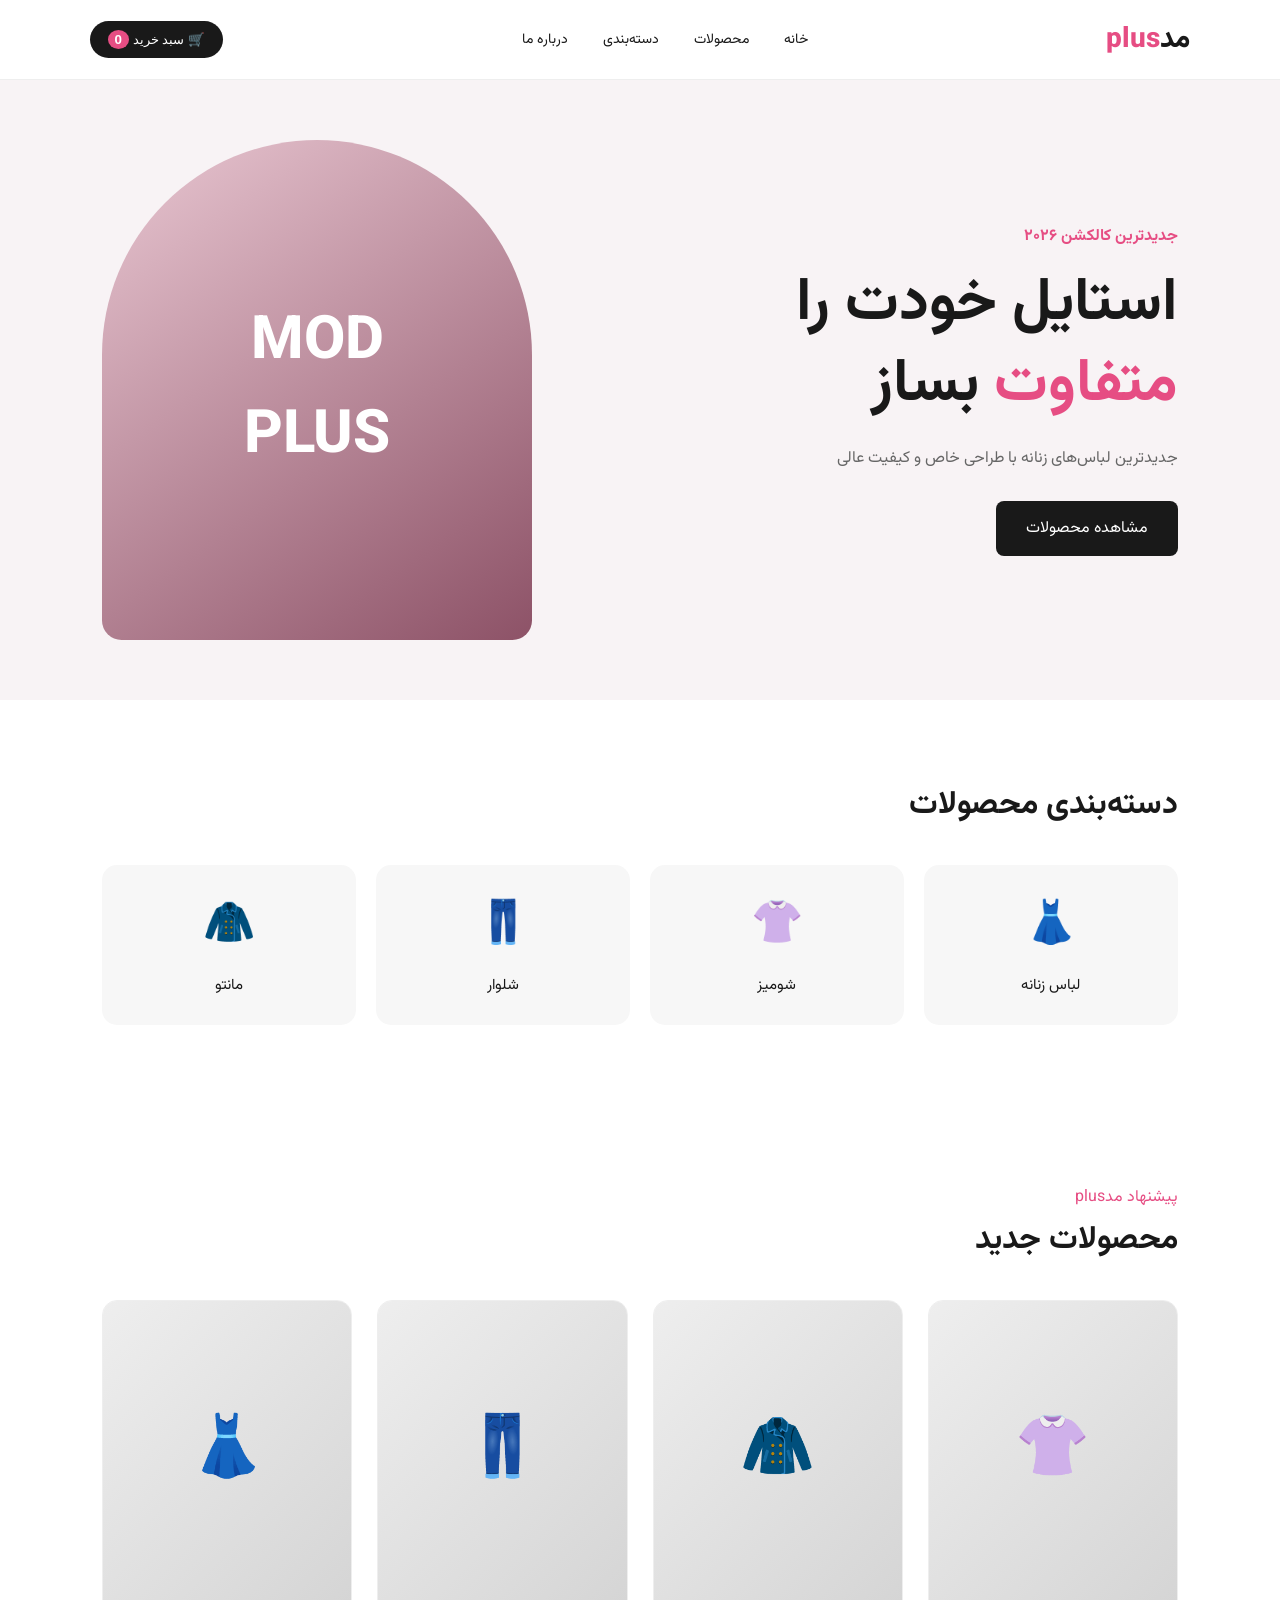
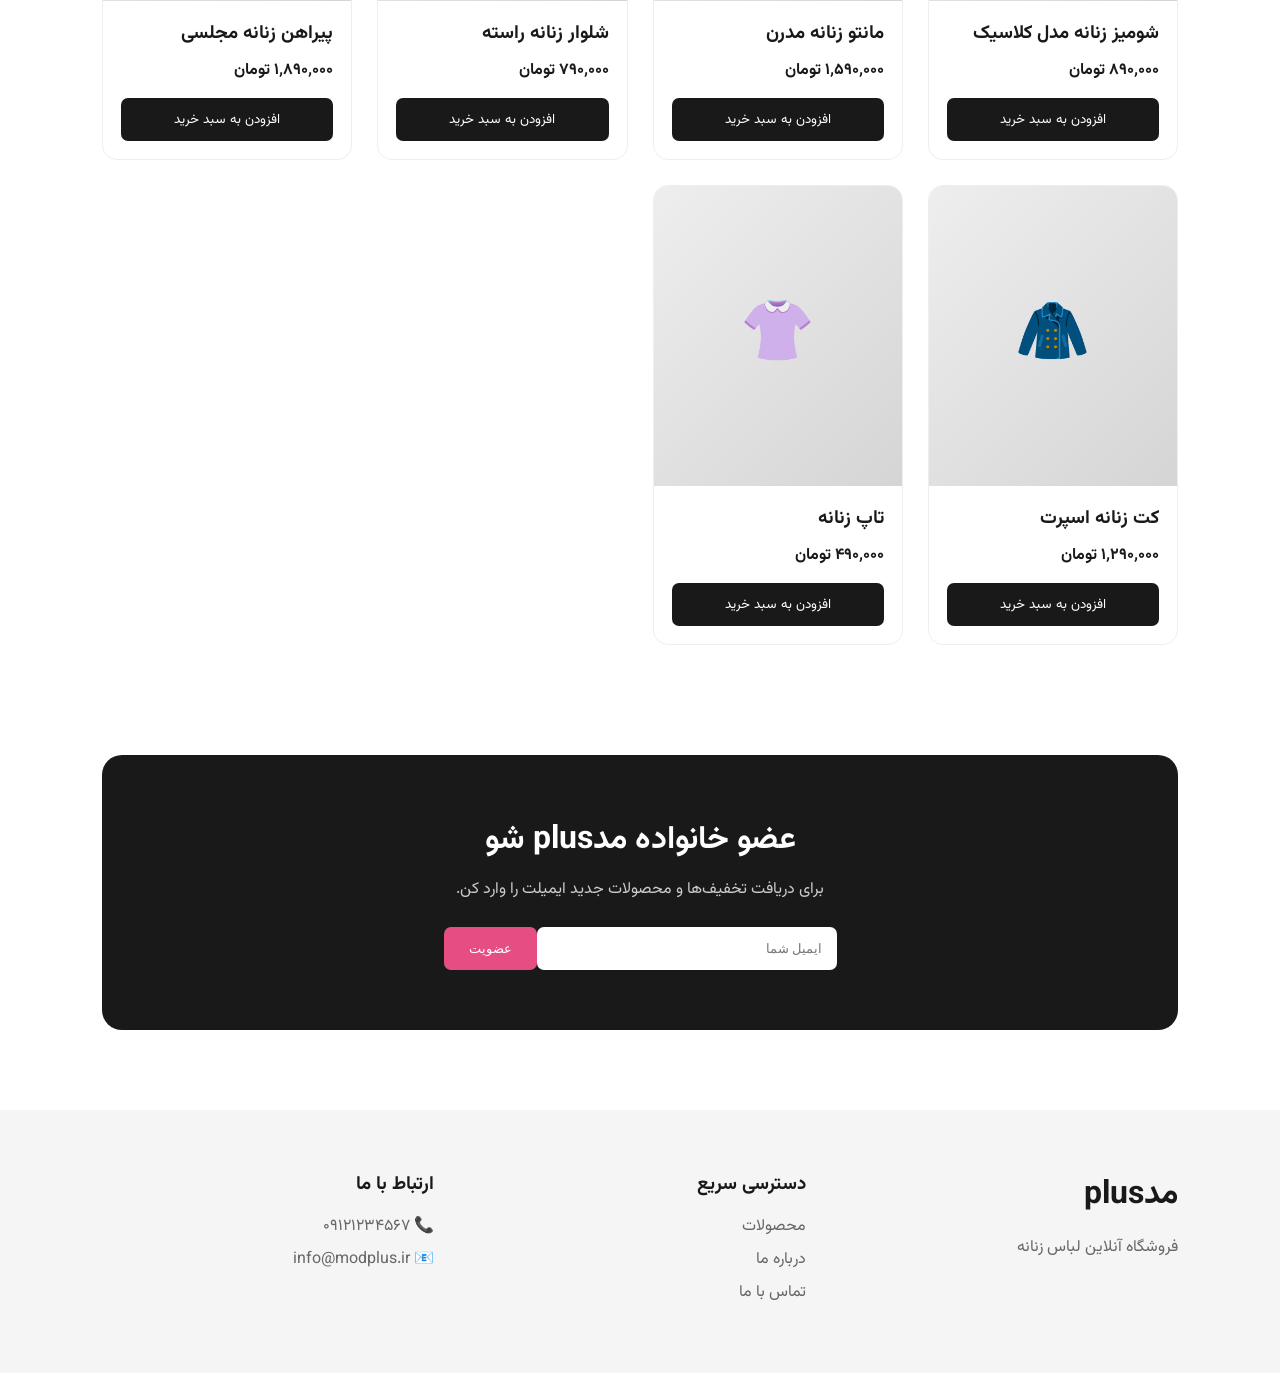
==== index.html @ f3129d59 "Add files via upload" ====
<!DOCTYPE html>
<html lang="fa" dir="rtl">
<head>
<meta charset="UTF-8">
<meta name="viewport" content="width=device-width, initial-scale=1.0">
<title>مدplus | فروشگاه لباس زنانه</title>
<link rel="stylesheet" href="style.css">
</head>
<body>
<header class="header">
  <div class="logo">مد<span>plus</span></div>
  <nav>
    <a href="#home">خانه</a><a href="#products">محصولات</a>
    <a href="#categories">دسته‌بندی</a><a href="#about">درباره ما</a>
  </nav>
  <button class="cart-btn" onclick="openCart()">🛒 سبد خرید <b id="cartCount">0</b></button>
</header>

<main>
<section class="hero" id="home">
  <div class="hero-text">
    <p>جدیدترین کالکشن ۲۰۲۶</p>
    <h1>استایل خودت را<br><strong>متفاوت</strong> بساز</h1>
    <p>جدیدترین لباس‌های زنانه با طراحی خاص و کیفیت عالی</p>
    <a href="#products" class="main-btn">مشاهده محصولات</a>
  </div>
  <div class="hero-image"><div>MOD<br>PLUS</div></div>
</section>

<section class="categories" id="categories">
  <h2>دسته‌بندی محصولات</h2>
  <div class="category-grid">
    <div class="category">👗<span>لباس زنانه</span></div>
    <div class="category">👚<span>شومیز</span></div>
    <div class="category">👖<span>شلوار</span></div>
    <div class="category">🧥<span>مانتو</span></div>
  </div>
</section>

<section class="products" id="products">
  <div class="section-title">
    <div><p>پیشنهاد مدplus</p><h2>محصولات جدید</h2></div>
  </div>
  <div class="product-grid" id="productList"></div>
</section>

<section class="newsletter">
  <h2>عضو خانواده مدplus شو</h2>
  <p>برای دریافت تخفیف‌ها و محصولات جدید ایمیلت را وارد کن.</p>
  <div><input type="email" placeholder="ایمیل شما"><button>عضویت</button></div>
</section>
</main>

<footer id="about">
  <div><h2>مدplus</h2><p>فروشگاه آنلاین لباس زنانه</p></div>
  <div><h3>دسترسی سریع</h3><p>محصولات</p><p>درباره ما</p><p>تماس با ما</p></div>
  <div><h3>ارتباط با ما</h3><p>📞 ۰۹۱۲۱۲۳۴۵۶۷</p><p>📧 info@modplus.ir</p></div>
</footer>

<div class="cart-modal" id="cartModal">
  <div class="cart-box">
    <button class="close" onclick="closeCart()">×</button>
    <h2>سبد خرید</h2>
    <div id="cartItems"></div>
    <div class="cart-total">مجموع: <strong id="cartTotal">۰ تومان</strong></div>
    <button class="checkout">ادامه پرداخت</button>
  </div>
</div>
<script src="script.js"></script>
</body>
</html>
---- style.css ----
@import url('https://fonts.googleapis.com/css2?family=Vazirmatn:wght@400;500;600;700;800&display=swap');
*{margin:0;padding:0;box-sizing:border-box}
body{font-family:"Vazirmatn",sans-serif;background:#fff;color:#191919}
a{text-decoration:none;color:inherit}
.header{height:80px;padding:0 7%;display:flex;align-items:center;justify-content:space-between;border-bottom:1px solid #eee;position:sticky;top:0;background:rgba(255,255,255,.95);z-index:10}
.logo{font-size:28px;font-weight:800}.logo span{color:#e64d83}
nav{display:flex;gap:35px}nav a{font-size:14px}nav a:hover{color:#e64d83}
.cart-btn{border:none;background:#191919;color:white;padding:11px 18px;border-radius:30px;cursor:pointer}
.cart-btn b{background:#e64d83;border-radius:50%;padding:2px 7px}
.hero{min-height:620px;padding:60px 8%;display:flex;align-items:center;justify-content:space-between;background:#f8f3f5}
.hero-text{max-width:520px}.hero-text p:first-child{color:#e64d83;font-weight:bold;margin-bottom:15px}
.hero h1{font-size:60px;line-height:1.35;margin-bottom:20px}.hero h1 strong{color:#e64d83}
.hero-text p{color:#666;margin-bottom:30px}.main-btn{display:inline-block;background:#191919;color:white;padding:15px 30px;border-radius:8px}
.hero-image{width:430px;height:500px;background:linear-gradient(145deg,#e9c7d2,#8d5267);display:flex;align-items:center;justify-content:center;color:white;font-size:60px;font-weight:800;text-align:center;border-radius:220px 220px 20px 20px}
.categories,.products{padding:80px 8%}h2{font-size:32px}.categories h2{margin-bottom:35px}
.category-grid{display:grid;grid-template-columns:repeat(4,1fr);gap:20px}.category{height:160px;background:#f7f7f7;border-radius:15px;display:flex;flex-direction:column;align-items:center;justify-content:center;gap:15px;font-size:42px;cursor:pointer;transition:.3s}.category span{font-size:15px}.category:hover{transform:translateY(-6px);background:#f9e7ed}
.section-title{display:flex;justify-content:space-between;align-items:center;margin-bottom:35px}.section-title p{color:#e64d83;margin-bottom:5px}
.product-grid{display:grid;grid-template-columns:repeat(4,1fr);gap:25px}.product{border:1px solid #eee;border-radius:15px;overflow:hidden;transition:.3s;background:white}.product:hover{transform:translateY(-5px);box-shadow:0 15px 40px rgba(0,0,0,.08)}
.product-image{height:300px;background:linear-gradient(135deg,#eee,#d5d5d5);display:flex;align-items:center;justify-content:center;font-size:60px}.product-info{padding:18px}.product-info h3{margin-bottom:10px}.price{font-weight:bold;margin-bottom:15px}.add-cart{width:100%;padding:11px;border:none;background:#191919;color:white;border-radius:7px;cursor:pointer;font-family:inherit}
.newsletter{margin:30px 8% 80px;padding:60px;text-align:center;border-radius:20px;background:#191919;color:white}.newsletter p{margin:12px 0 25px;color:#ccc}.newsletter input{width:300px;padding:14px;border:none;border-radius:7px}.newsletter button{padding:14px 25px;border:none;border-radius:7px;background:#e64d83;color:white;cursor:pointer}
footer{background:#f5f5f5;padding:60px 8%;display:grid;grid-template-columns:repeat(3,1fr);gap:40px}footer h2,footer h3{margin-bottom:15px}footer p{color:#666;margin:8px 0}
.cart-modal{display:none;position:fixed;inset:0;background:rgba(0,0,0,.5);z-index:100}.cart-box{position:absolute;left:50%;top:50%;transform:translate(-50%,-50%);width:450px;max-width:90%;background:white;padding:30px;border-radius:15px}.close{position:absolute;left:20px;top:15px;border:none;background:none;font-size:30px;cursor:pointer}
.cart-item{display:flex;justify-content:space-between;padding:15px 0;border-bottom:1px solid #eee}.cart-total{padding:20px 0;font-size:18px}.checkout{width:100%;padding:14px;background:#e64d83;color:white;border:none;border-radius:8px;font-family:inherit;cursor:pointer}
@media(max-width:900px){nav{display:none}.hero{flex-direction:column;text-align:center;gap:50px}.hero h1{font-size:42px}.hero-image{width:300px;height:350px}.category-grid,.product-grid{grid-template-columns:repeat(2,1fr)}footer{grid-template-columns:1fr}}
@media(max-width:550px){.header{padding:0 4%}.hero,.categories,.products{padding-left:5%;padding-right:5%}.category-grid,.product-grid{grid-template-columns:1fr}.newsletter{margin:20px 5% 50px;padding:40px 20px}.newsletter input{width:100%;margin-bottom:10px}.newsletter button{width:100%}}
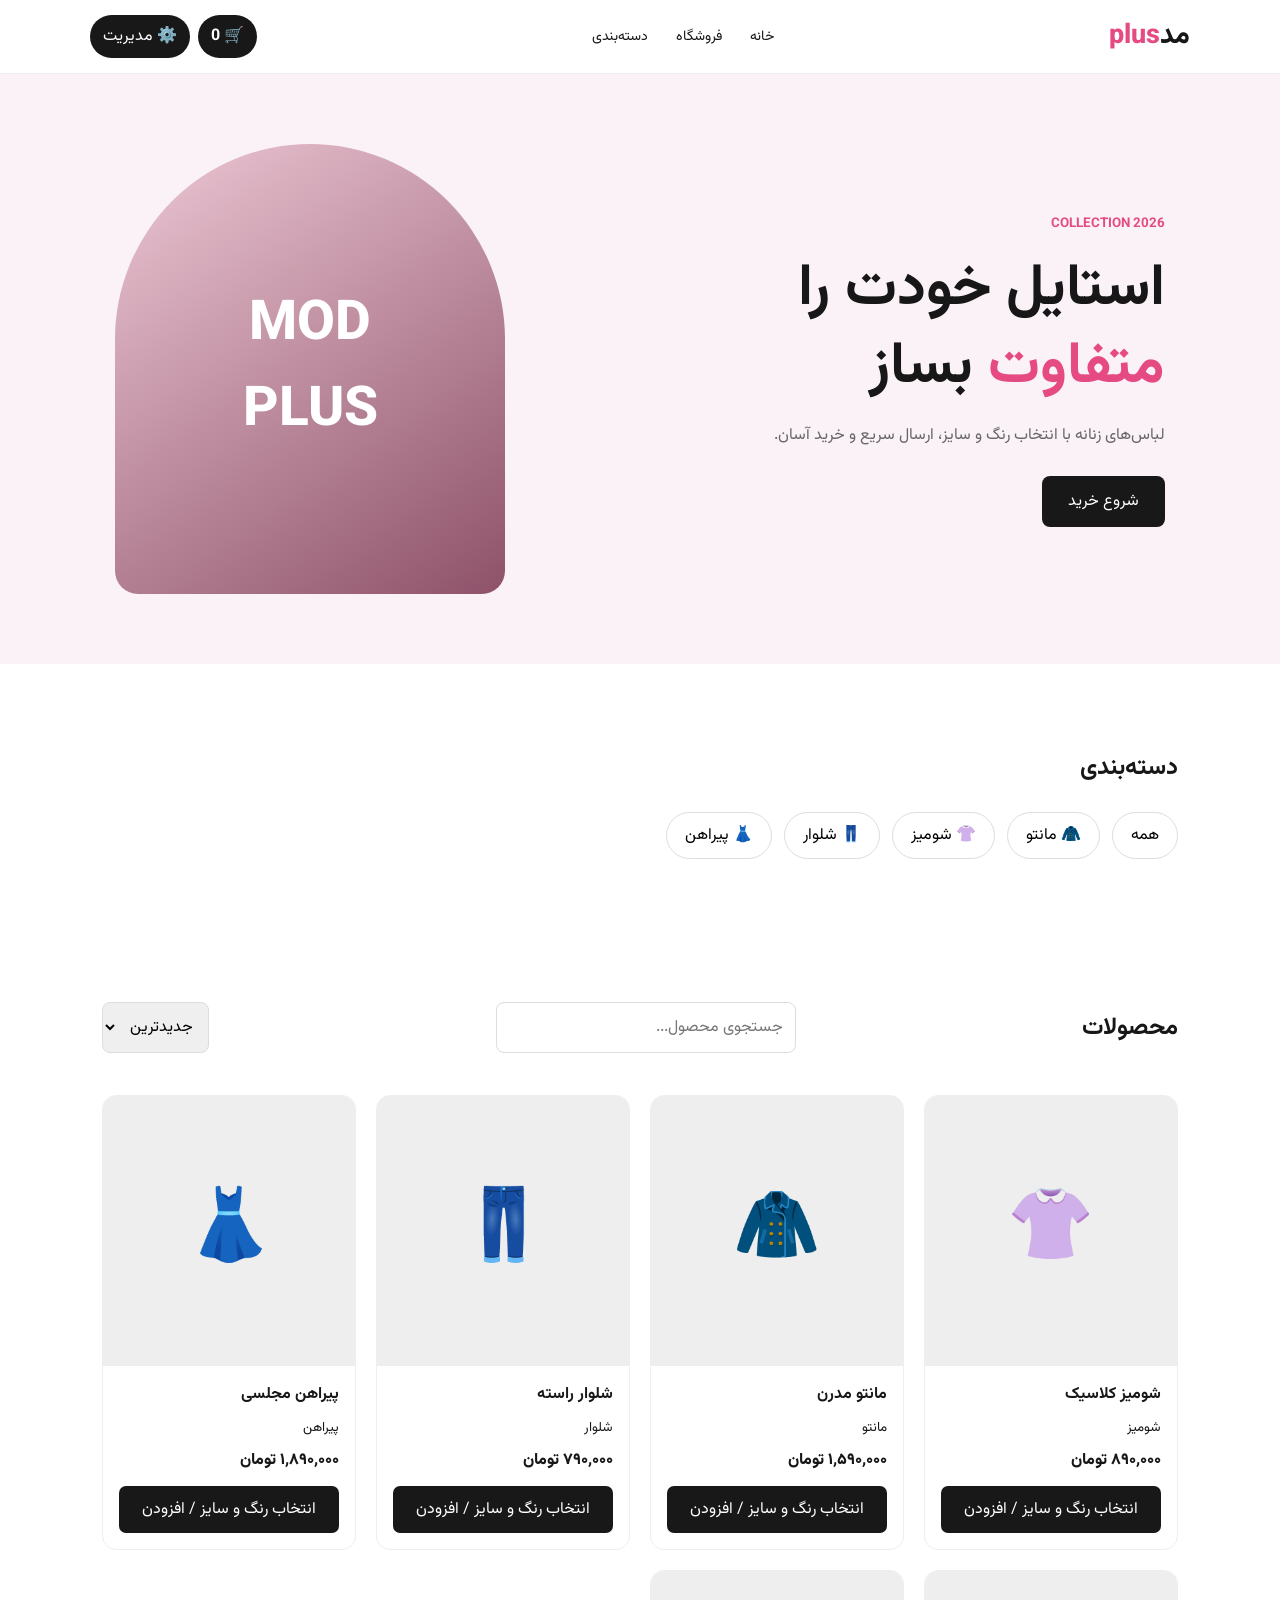
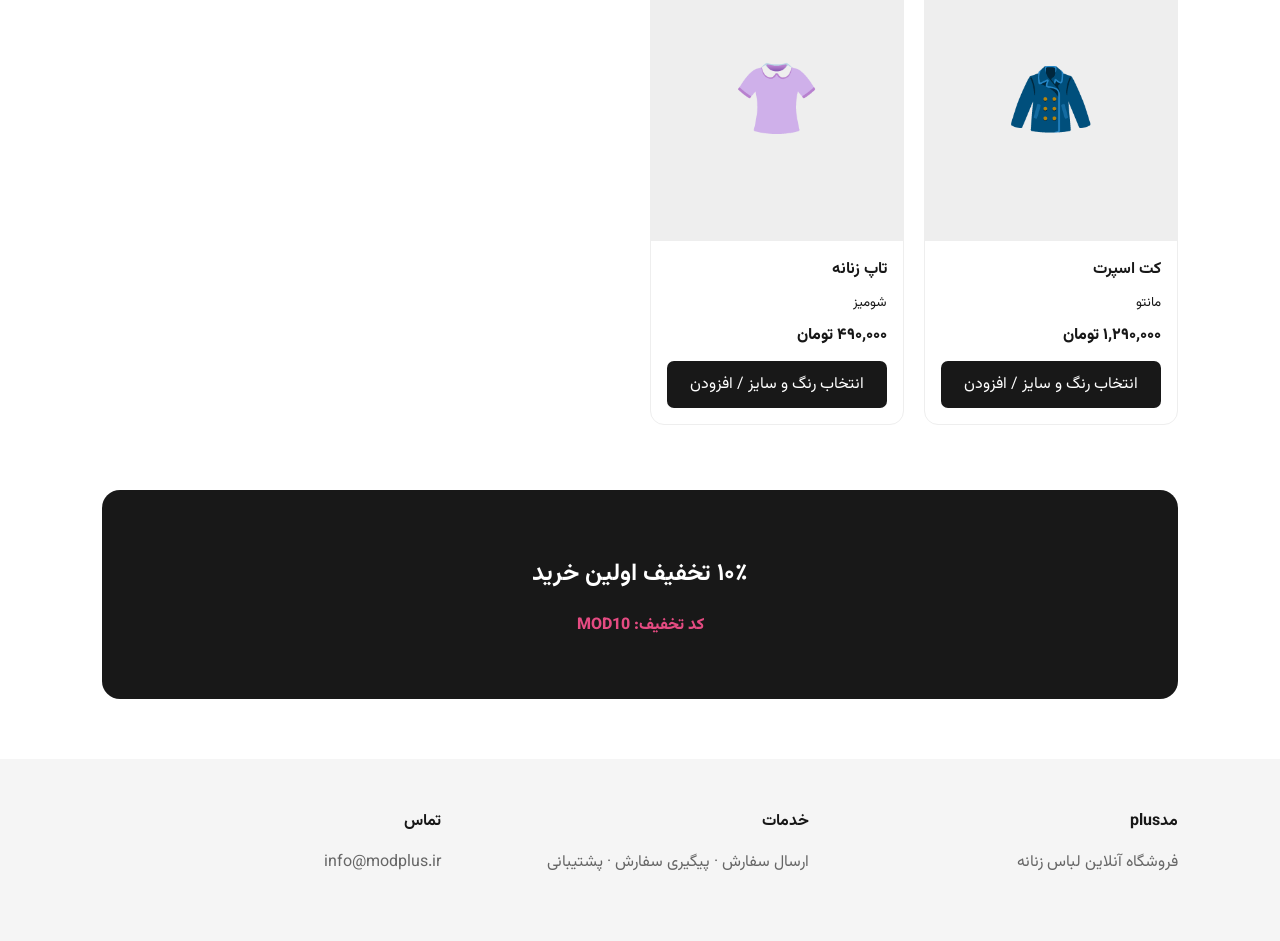
==== commit 620de04d: "Add files via upload" ====
--- a/index.html
+++ b/index.html
@@ -1,71 +1,8 @@
-<!DOCTYPE html>
-<html lang="fa" dir="rtl">
-<head>
-<meta charset="UTF-8">
-<meta name="viewport" content="width=device-width, initial-scale=1.0">
-<title>مدplus | فروشگاه لباس زنانه</title>
-<link rel="stylesheet" href="style.css">
-</head>
-<body>
-<header class="header">
-  <div class="logo">مد<span>plus</span></div>
-  <nav>
-    <a href="#home">خانه</a><a href="#products">محصولات</a>
-    <a href="#categories">دسته‌بندی</a><a href="#about">درباره ما</a>
-  </nav>
-  <button class="cart-btn" onclick="openCart()">🛒 سبد خرید <b id="cartCount">0</b></button>
-</header>
-
-<main>
-<section class="hero" id="home">
-  <div class="hero-text">
-    <p>جدیدترین کالکشن ۲۰۲۶</p>
-    <h1>استایل خودت را<br><strong>متفاوت</strong> بساز</h1>
-    <p>جدیدترین لباس‌های زنانه با طراحی خاص و کیفیت عالی</p>
-    <a href="#products" class="main-btn">مشاهده محصولات</a>
-  </div>
-  <div class="hero-image"><div>MOD<br>PLUS</div></div>
-</section>
-
-<section class="categories" id="categories">
-  <h2>دسته‌بندی محصولات</h2>
-  <div class="category-grid">
-    <div class="category">👗<span>لباس زنانه</span></div>
-    <div class="category">👚<span>شومیز</span></div>
-    <div class="category">👖<span>شلوار</span></div>
-    <div class="category">🧥<span>مانتو</span></div>
-  </div>
-</section>
-
-<section class="products" id="products">
-  <div class="section-title">
-    <div><p>پیشنهاد مدplus</p><h2>محصولات جدید</h2></div>
-  </div>
-  <div class="product-grid" id="productList"></div>
-</section>
-
-<section class="newsletter">
-  <h2>عضو خانواده مدplus شو</h2>
-  <p>برای دریافت تخفیف‌ها و محصولات جدید ایمیلت را وارد کن.</p>
-  <div><input type="email" placeholder="ایمیل شما"><button>عضویت</button></div>
-</section>
-</main>
-
-<footer id="about">
-  <div><h2>مدplus</h2><p>فروشگاه آنلاین لباس زنانه</p></div>
-  <div><h3>دسترسی سریع</h3><p>محصولات</p><p>درباره ما</p><p>تماس با ما</p></div>
-  <div><h3>ارتباط با ما</h3><p>📞 ۰۹۱۲۱۲۳۴۵۶۷</p><p>📧 info@modplus.ir</p></div>
-</footer>
-
-<div class="cart-modal" id="cartModal">
-  <div class="cart-box">
-    <button class="close" onclick="closeCart()">×</button>
-    <h2>سبد خرید</h2>
-    <div id="cartItems"></div>
-    <div class="cart-total">مجموع: <strong id="cartTotal">۰ تومان</strong></div>
-    <button class="checkout">ادامه پرداخت</button>
-  </div>
-</div>
-<script src="script.js"></script>
-</body>
-</html>+<!doctype html><html lang="fa" dir="rtl"><head><meta charset="utf-8"><meta name="viewport" content="width=device-width,initial-scale=1"><title>مدplus | فروشگاه آنلاین</title><link rel="stylesheet" href="style.css"></head><body>
+<header><a class="logo" href="#">مد<span>plus</span></a><nav><a href="#home">خانه</a><a href="#shop">فروشگاه</a><a href="#categories">دسته‌بندی</a></nav><div class="actions"><button onclick="openCart()">🛒 <b id="count">0</b></button><a class="manage" href="admin.html">⚙️ مدیریت</a></div></header>
+<section id="home" class="hero"><div><small>COLLECTION 2026</small><h1>استایل خودت را<br><em>متفاوت</em> بساز</h1><p>لباس‌های زنانه با انتخاب رنگ و سایز، ارسال سریع و خرید آسان.</p><a class="cta" href="#shop">شروع خرید</a></div><div class="hero-card">MOD<br>PLUS</div></section>
+<section id="categories" class="wrap"><h2>دسته‌بندی</h2><div class="cats"><button onclick="filterCat('همه')">همه</button><button onclick="filterCat('مانتو')">🧥 مانتو</button><button onclick="filterCat('شومیز')">👚 شومیز</button><button onclick="filterCat('شلوار')">👖 شلوار</button><button onclick="filterCat('پیراهن')">👗 پیراهن</button></div></section>
+<section id="shop" class="wrap"><div class="toolbar"><h2>محصولات</h2><input id="search" placeholder="جستجوی محصول..." oninput="render()"><select id="sort" onchange="render()"><option value="new">جدیدترین</option><option value="low">ارزان‌ترین</option><option value="high">گران‌ترین</option></select></div><div id="products" class="grid"></div></section>
+<section class="banner"><h2>۱۰٪ تخفیف اولین خرید</h2><p>کد تخفیف: MOD10</p></section>
+<footer><div><b>مدplus</b><p>فروشگاه آنلاین لباس زنانه</p></div><div><b>خدمات</b><p>ارسال سفارش · پیگیری سفارش · پشتیبانی</p></div><div><b>تماس</b><p>info@modplus.ir</p></div></footer>
+<div id="modal" class="modal"><div class="box"><button class="x" onclick="closeCart()">×</button><h2>سبد خرید</h2><div id="cart"></div><div class="total">مجموع: <b id="total">۰ تومان</b></div><button class="cta full" onclick="checkout()">ثبت سفارش</button></div></div><script src="script.js"></script></body></html>
--- a/style.css
+++ b/style.css
@@ -1,25 +1 @@
-@import url('https://fonts.googleapis.com/css2?family=Vazirmatn:wght@400;500;600;700;800&display=swap');
-*{margin:0;padding:0;box-sizing:border-box}
-body{font-family:"Vazirmatn",sans-serif;background:#fff;color:#191919}
-a{text-decoration:none;color:inherit}
-.header{height:80px;padding:0 7%;display:flex;align-items:center;justify-content:space-between;border-bottom:1px solid #eee;position:sticky;top:0;background:rgba(255,255,255,.95);z-index:10}
-.logo{font-size:28px;font-weight:800}.logo span{color:#e64d83}
-nav{display:flex;gap:35px}nav a{font-size:14px}nav a:hover{color:#e64d83}
-.cart-btn{border:none;background:#191919;color:white;padding:11px 18px;border-radius:30px;cursor:pointer}
-.cart-btn b{background:#e64d83;border-radius:50%;padding:2px 7px}
-.hero{min-height:620px;padding:60px 8%;display:flex;align-items:center;justify-content:space-between;background:#f8f3f5}
-.hero-text{max-width:520px}.hero-text p:first-child{color:#e64d83;font-weight:bold;margin-bottom:15px}
-.hero h1{font-size:60px;line-height:1.35;margin-bottom:20px}.hero h1 strong{color:#e64d83}
-.hero-text p{color:#666;margin-bottom:30px}.main-btn{display:inline-block;background:#191919;color:white;padding:15px 30px;border-radius:8px}
-.hero-image{width:430px;height:500px;background:linear-gradient(145deg,#e9c7d2,#8d5267);display:flex;align-items:center;justify-content:center;color:white;font-size:60px;font-weight:800;text-align:center;border-radius:220px 220px 20px 20px}
-.categories,.products{padding:80px 8%}h2{font-size:32px}.categories h2{margin-bottom:35px}
-.category-grid{display:grid;grid-template-columns:repeat(4,1fr);gap:20px}.category{height:160px;background:#f7f7f7;border-radius:15px;display:flex;flex-direction:column;align-items:center;justify-content:center;gap:15px;font-size:42px;cursor:pointer;transition:.3s}.category span{font-size:15px}.category:hover{transform:translateY(-6px);background:#f9e7ed}
-.section-title{display:flex;justify-content:space-between;align-items:center;margin-bottom:35px}.section-title p{color:#e64d83;margin-bottom:5px}
-.product-grid{display:grid;grid-template-columns:repeat(4,1fr);gap:25px}.product{border:1px solid #eee;border-radius:15px;overflow:hidden;transition:.3s;background:white}.product:hover{transform:translateY(-5px);box-shadow:0 15px 40px rgba(0,0,0,.08)}
-.product-image{height:300px;background:linear-gradient(135deg,#eee,#d5d5d5);display:flex;align-items:center;justify-content:center;font-size:60px}.product-info{padding:18px}.product-info h3{margin-bottom:10px}.price{font-weight:bold;margin-bottom:15px}.add-cart{width:100%;padding:11px;border:none;background:#191919;color:white;border-radius:7px;cursor:pointer;font-family:inherit}
-.newsletter{margin:30px 8% 80px;padding:60px;text-align:center;border-radius:20px;background:#191919;color:white}.newsletter p{margin:12px 0 25px;color:#ccc}.newsletter input{width:300px;padding:14px;border:none;border-radius:7px}.newsletter button{padding:14px 25px;border:none;border-radius:7px;background:#e64d83;color:white;cursor:pointer}
-footer{background:#f5f5f5;padding:60px 8%;display:grid;grid-template-columns:repeat(3,1fr);gap:40px}footer h2,footer h3{margin-bottom:15px}footer p{color:#666;margin:8px 0}
-.cart-modal{display:none;position:fixed;inset:0;background:rgba(0,0,0,.5);z-index:100}.cart-box{position:absolute;left:50%;top:50%;transform:translate(-50%,-50%);width:450px;max-width:90%;background:white;padding:30px;border-radius:15px}.close{position:absolute;left:20px;top:15px;border:none;background:none;font-size:30px;cursor:pointer}
-.cart-item{display:flex;justify-content:space-between;padding:15px 0;border-bottom:1px solid #eee}.cart-total{padding:20px 0;font-size:18px}.checkout{width:100%;padding:14px;background:#e64d83;color:white;border:none;border-radius:8px;font-family:inherit;cursor:pointer}
-@media(max-width:900px){nav{display:none}.hero{flex-direction:column;text-align:center;gap:50px}.hero h1{font-size:42px}.hero-image{width:300px;height:350px}.category-grid,.product-grid{grid-template-columns:repeat(2,1fr)}footer{grid-template-columns:1fr}}
-@media(max-width:550px){.header{padding:0 4%}.hero,.categories,.products{padding-left:5%;padding-right:5%}.category-grid,.product-grid{grid-template-columns:1fr}.newsletter{margin:20px 5% 50px;padding:40px 20px}.newsletter input{width:100%;margin-bottom:10px}.newsletter button{width:100%}}
+@import url('https://fonts.googleapis.com/css2?family=Vazirmatn:wght@400;600;700;800&display=swap');*{box-sizing:border-box}body{margin:0;font-family:Vazirmatn,sans-serif;color:#171717}a{text-decoration:none;color:inherit}button,input,select{font:inherit}header{height:74px;display:flex;align-items:center;justify-content:space-between;padding:0 7%;border-bottom:1px solid #eee;position:sticky;top:0;background:#fff;z-index:5}.logo{font-size:27px;font-weight:800}.logo span,em{color:#e54b82;font-style:normal}nav{display:flex;gap:28px;font-size:14px}.actions{display:flex;gap:8px}.actions button,.manage{border:0;background:#181818;color:#fff;padding:9px 13px;border-radius:22px;cursor:pointer}.hero{min-height:570px;padding:70px 9%;display:flex;justify-content:space-between;align-items:center;background:#faf2f6}.hero h1{font-size:58px;line-height:1.35;margin:15px 0}.hero p{color:#666;max-width:500px;margin-bottom:28px}.hero small{color:#e54b82;font-weight:700}.hero-card{width:390px;height:450px;border-radius:210px 210px 25px 25px;background:linear-gradient(145deg,#edc8d5,#8e5269);color:#fff;display:grid;place-content:center;text-align:center;font-size:55px;font-weight:800}.cta{display:inline-block;border:0;background:#181818;color:#fff;padding:13px 26px;border-radius:8px;cursor:pointer}.wrap{padding:65px 8%}.cats{display:flex;gap:12px;flex-wrap:wrap;margin-top:25px}.cats button{border:1px solid #ddd;background:#fff;border-radius:25px;padding:10px 18px;cursor:pointer}.cats button:hover{background:#181818;color:#fff}.toolbar{display:flex;gap:12px;align-items:center;justify-content:space-between;margin-bottom:28px}.toolbar input{width:300px;border:1px solid #ddd;border-radius:8px;padding:12px}.toolbar select{border:1px solid #ddd;border-radius:8px;padding:11px}.grid{display:grid;grid-template-columns:repeat(4,1fr);gap:20px}.card{border:1px solid #eee;border-radius:14px;overflow:hidden}.pic{height:270px;background:#eee;display:grid;place-content:center;font-size:70px}.info{padding:16px}.info h3{font-size:16px;margin:0 0 8px}.price{font-weight:800;margin:8px 0 13px}.add{width:100%;border:0;background:#181818;color:#fff;padding:11px;border-radius:7px;cursor:pointer}.banner{margin:0 8% 60px;padding:45px;text-align:center;border-radius:18px;background:#181818;color:#fff}.banner p{color:#e54b82;font-weight:800}footer{padding:50px 8%;background:#f5f5f5;display:grid;grid-template-columns:repeat(3,1fr);gap:30px}footer p{color:#666}.modal{display:none;position:fixed;inset:0;background:#0008;z-index:20}.box{position:absolute;top:50%;left:50%;transform:translate(-50%,-50%);background:#fff;width:480px;max-width:92%;padding:28px;border-radius:15px}.x{float:left;border:0;background:none;font-size:28px}.item{display:flex;justify-content:space-between;border-bottom:1px solid #eee;padding:14px 0}.item button{border:0;background:none;cursor:pointer}.total{padding:20px 0}.full{width:100%}@media(max-width:850px){nav{display:none}.hero{flex-direction:column;text-align:center;gap:40px}.hero h1{font-size:40px}.hero-card{width:280px;height:330px;font-size:40px}.grid{grid-template-columns:repeat(2,1fr)}.toolbar{flex-wrap:wrap}.toolbar input{width:100%}footer{grid-template-columns:1fr}}@media(max-width:500px){.grid{grid-template-columns:1fr}.wrap{padding:45px 5%}.hero{padding:50px 5%}.actions .manage{display:none}}
